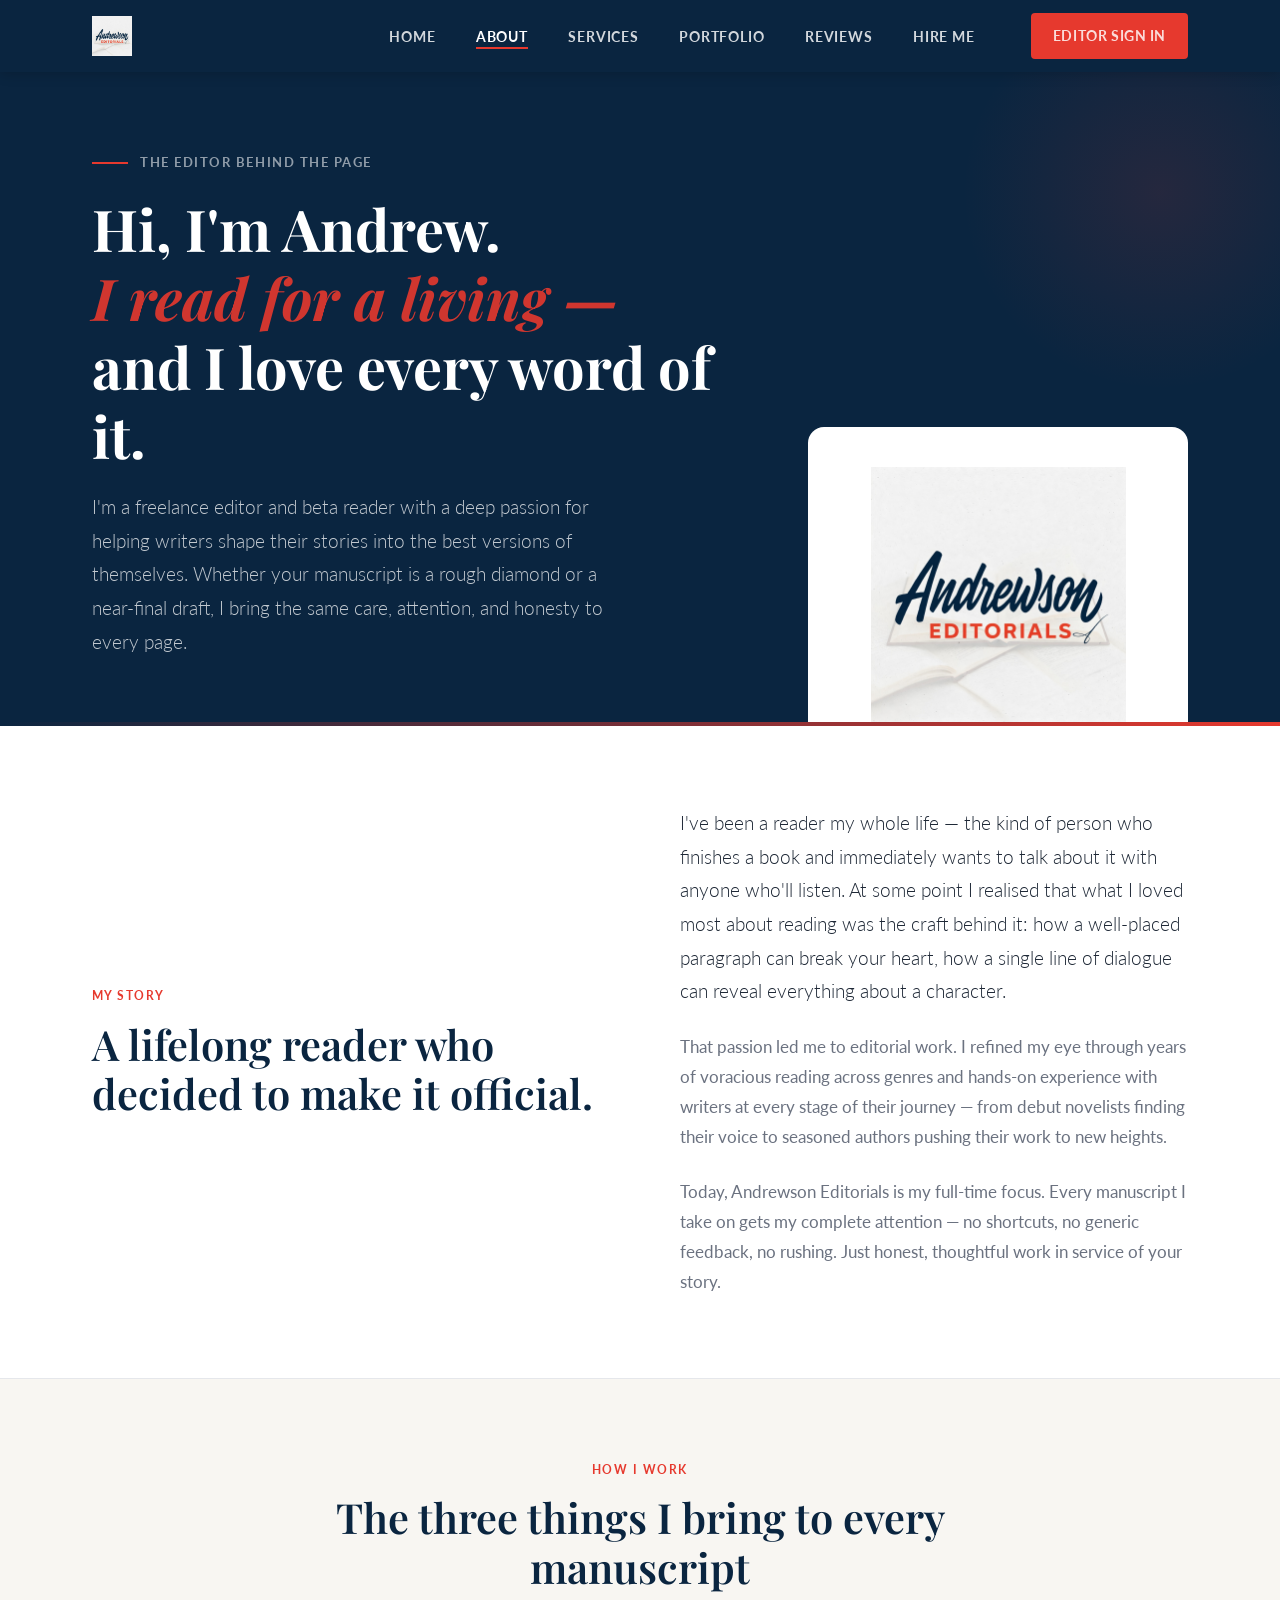
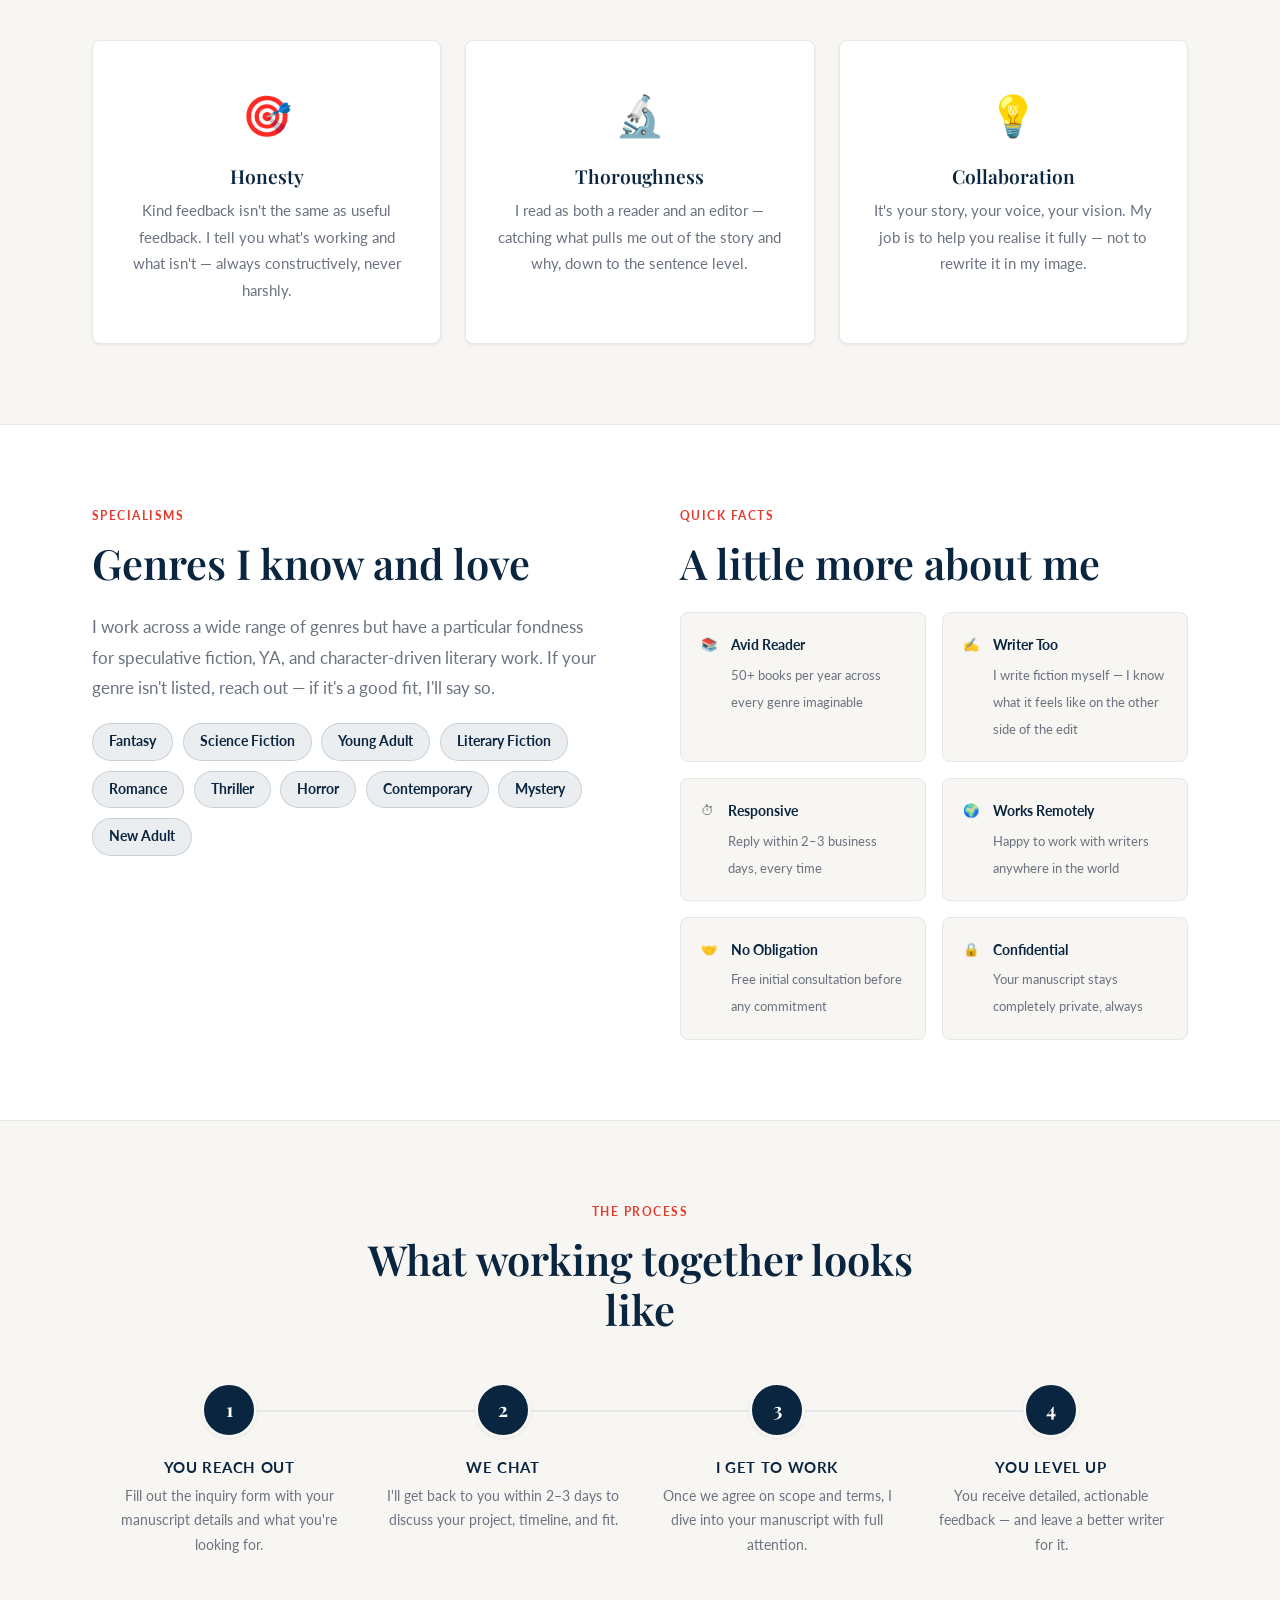
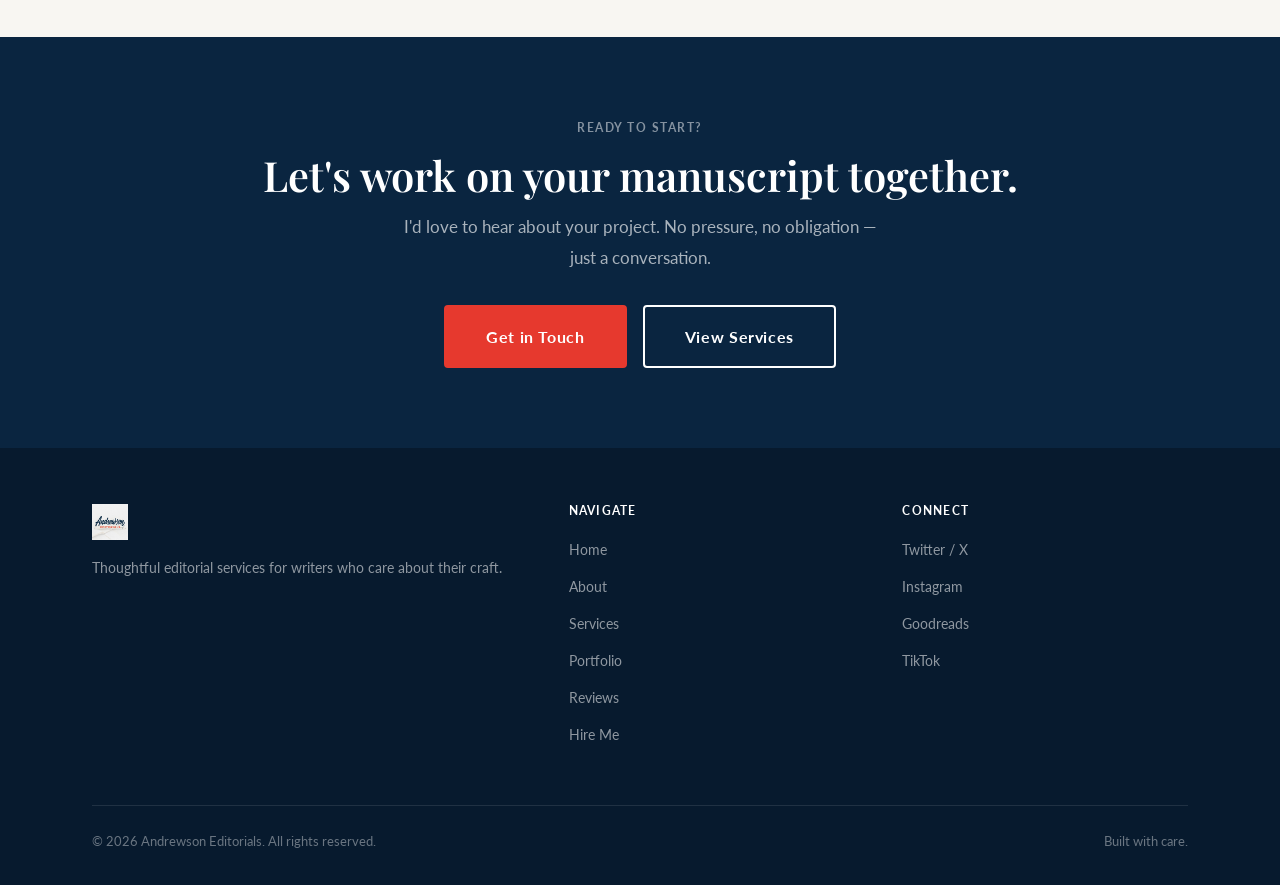
==== about.html @ 80e80552 "Add project files." ====
<!DOCTYPE html>
<html lang="en">
<head>
    <meta charset="UTF-8" />
    <meta name="viewport" content="width=device-width, initial-scale=1.0" />
    <title>About — Andrewson Editorials</title>
    <meta name="description" content="Meet Andrew Agada — the editor and beta reader behind Andrewson Editorials." />
    <link rel="stylesheet" href="styles.css" />
    <style>
        .about-hero {
            background-color: var(--navy);
            padding: 5rem 0 0;
            overflow: hidden;
            position: relative;
        }

            .about-hero::before {
                content: '';
                position: absolute;
                top: -80px;
                right: -80px;
                width: 400px;
                height: 400px;
                border-radius: 50%;
                background: radial-gradient(circle, rgba(230,57,46,0.12) 0%, transparent 70%);
                pointer-events: none;
            }

        .about-hero__inner {
            display: grid;
            grid-template-columns: 1fr 380px;
            gap: 4rem;
            align-items: flex-end;
        }

        .about-hero__text {
            padding-bottom: 4rem;
        }

            .about-hero__text .hero__eyebrow span {
                color: rgba(255,255,255,0.55);
            }

            .about-hero__text .hero__eyebrow-line {
                background: var(--red);
            }

            .about-hero__text h1 {
                color: var(--white);
                margin: 0.75rem 0 1.25rem;
            }

                .about-hero__text h1 em {
                    font-style: italic;
                    color: rgba(230,57,46,0.9);
                }

            .about-hero__text .lead {
                color: rgba(255,255,255,0.75);
                max-width: 520px;
            }

        .about-hero__logo-block {
            background: var(--white);
            border-radius: var(--radius-lg) var(--radius-lg) 0 0;
            padding: 2.5rem 2.5rem 0;
            display: flex;
            align-items: center;
            justify-content: center;
        }

            .about-hero__logo-block img {
                width: 85%;
                object-fit: contain;
            }

        /* Values */
        .values-grid {
            display: grid;
            grid-template-columns: repeat(3, 1fr);
            gap: 1.5rem;
        }

        .value-card {
            text-align: center;
            padding: 2.5rem 1.75rem;
            background: var(--white);
            border: 1px solid var(--border);
            border-radius: var(--radius-md);
            box-shadow: var(--shadow-sm);
            transition: box-shadow var(--transition), transform var(--transition);
        }

            .value-card:hover {
                box-shadow: var(--shadow-md);
                transform: translateY(-3px);
            }

        .value-card__icon {
            font-size: 2.5rem;
            margin-bottom: 1rem;
            display: block;
        }

        .value-card h3 {
            font-size: 1.2rem;
            margin-bottom: 0.6rem;
        }

        .value-card p {
            font-size: 0.92rem;
            color: var(--muted-text);
        }

        /* Process */
        .process-steps {
            display: grid;
            grid-template-columns: repeat(4, 1fr);
            gap: 0;
            position: relative;
        }

            .process-steps::before {
                content: '';
                position: absolute;
                top: 28px;
                left: calc(12.5% + 14px);
                right: calc(12.5% + 14px);
                height: 2px;
                background: var(--border);
                z-index: 0;
            }

        .process-step {
            text-align: center;
            padding: 0 1rem;
            position: relative;
            z-index: 1;
        }

        .process-step__num {
            width: 56px;
            height: 56px;
            border-radius: 50%;
            background: var(--navy);
            color: var(--white);
            font-family: var(--font-display);
            font-size: 1.2rem;
            font-weight: 700;
            display: flex;
            align-items: center;
            justify-content: center;
            margin: 0 auto 1.25rem;
            border: 3px solid var(--cream);
            box-shadow: var(--shadow-sm);
        }

        .process-step h4 {
            font-size: 0.95rem;
            color: var(--navy);
            margin-bottom: 0.5rem;
        }

        .process-step p {
            font-size: 0.85rem;
            color: var(--muted-text);
        }

        /* Genres */
        .genre-tags {
            display: flex;
            flex-wrap: wrap;
            gap: 0.6rem;
            margin-top: 1.25rem;
        }

        .genre-tag {
            display: inline-flex;
            align-items: center;
            padding: 0.4rem 1rem;
            background: var(--navy-muted);
            border: 1.5px solid rgba(10,37,64,0.15);
            border-radius: 100px;
            font-size: 0.85rem;
            font-weight: 700;
            color: var(--navy);
        }

        /* Fun facts */
        .fun-facts {
            display: grid;
            grid-template-columns: repeat(2, 1fr);
            gap: 1rem;
        }

        .fun-fact {
            background: var(--cream);
            border: 1px solid var(--border);
            border-radius: var(--radius-md);
            padding: 1.25rem;
            display: flex;
            gap: 0.85rem;
            align-items: flex-start;
        }

        .fun-fact__emoji {
            font-size: 1.6rem;
            flex-shrink: 0;
        }

        .fun-fact strong {
            display: block;
            font-size: 0.88rem;
            color: var(--navy);
            margin-bottom: 0.15rem;
        }

        .fun-fact span {
            font-size: 0.82rem;
            color: var(--muted-text);
        }

        @media (max-width: 960px) {
            .about-hero__inner {
                grid-template-columns: 1fr;
            }

            .about-hero__logo-block {
                display: none;
            }

            .about-hero {
                padding-bottom: 4rem;
            }

            .values-grid {
                grid-template-columns: 1fr 1fr;
            }

            .process-steps {
                grid-template-columns: 1fr 1fr;
                gap: 1.5rem;
            }

                .process-steps::before {
                    display: none;
                }
        }

        @media (max-width: 580px) {
            .values-grid {
                grid-template-columns: 1fr;
            }

            .process-steps {
                grid-template-columns: 1fr;
            }

            .fun-facts {
                grid-template-columns: 1fr;
            }
        }
    </style>
</head>
<body>

    <!-- ========== NAVIGATION ========== -->
    <nav class="nav" role="navigation" aria-label="Main navigation">
        <div class="nav__inner">
            <a href="index.html" class="nav__logo" aria-label="Andrewson Editorials Home">
                <img src="andrewson.jpg" alt="Andrewson Editorials" />
            </a>
            <ul class="nav__links" id="navLinks" role="list">
                <li><a href="index.html">Home</a></li>
                <li><a href="about.html" class="active">About</a></li>
                <li><a href="services.html">Services</a></li>
                <li><a href="portfolio.html">Portfolio</a></li>
                <li><a href="reviews.html">Reviews</a></li>
                <li><a href="hire-me.html">Hire Me</a></li>
                <li><a href="login.html" class="nav__cta btn btn-primary" style="padding:0.55rem 1.25rem; letter-spacing:0.04em;">Editor Sign In</a></li>
            </ul>
            <button class="nav__hamburger" id="hamburger" aria-label="Toggle menu" aria-expanded="false">
                <span></span><span></span><span></span>
            </button>
        </div>
    </nav>

    <!-- ========== HERO ========== -->
    <section class="about-hero">
        <div class="container">
            <div class="about-hero__inner">
                <div class="about-hero__text animate-fade-up">
                    <div class="hero__eyebrow">
                        <span class="hero__eyebrow-line"></span>
                        <span>The Editor Behind the Page</span>
                    </div>
                    <h1>Hi, I'm Andrew.<br /><em>I read for a living —</em><br />and I love every word of it.</h1>
                    <p class="lead">
                        I'm a freelance editor and beta reader with a deep passion for helping
                        writers shape their stories into the best versions of themselves.
                        Whether your manuscript is a rough diamond or a near-final draft,
                        I bring the same care, attention, and honesty to every page.
                    </p>
                </div>
                <div class="about-hero__logo-block">
                    <img src="andrewson.jpg" alt="Andrewson Editorials" />
                </div>
            </div>
        </div>
    </section>

    <hr class="divider--red" />

    <!-- ========== MY STORY ========== -->
    <section class="section section--white">
        <div class="container">
            <div class="grid-2" style="gap:5rem; align-items:center;">
                <div>
                    <span class="section-label">My Story</span>
                    <h2>A lifelong reader who decided to make it official.</h2>
                </div>
                <div>
                    <!-- PLACEHOLDER: Replace with Andrew's real background -->
                    <p class="lead">
                        I've been a reader my whole life — the kind of person who finishes a
                        book and immediately wants to talk about it with anyone who'll listen.
                        At some point I realised that what I loved most about reading was the
                        craft behind it: how a well-placed paragraph can break your heart, how
                        a single line of dialogue can reveal everything about a character.
                    </p>
                    <p class="mt-3" style="color:var(--muted-text);">
                        That passion led me to editorial work. I refined my eye through years
                        of voracious reading across genres and hands-on experience with writers
                        at every stage of their journey — from debut novelists finding their voice
                        to seasoned authors pushing their work to new heights.
                    </p>
                    <p class="mt-3" style="color:var(--muted-text);">
                        Today, Andrewson Editorials is my full-time focus. Every manuscript I
                        take on gets my complete attention — no shortcuts, no generic feedback,
                        no rushing. Just honest, thoughtful work in service of your story.
                    </p>
                </div>
            </div>
        </div>
    </section>

    <hr class="divider" />

    <!-- ========== VALUES ========== -->
    <section class="section section--cream">
        <div class="container">
            <div class="section-header centered">
                <span class="section-label">How I Work</span>
                <h2>The three things I bring to every manuscript</h2>
            </div>
            <div class="values-grid">
                <div class="value-card">
                    <span class="value-card__icon">🎯</span>
                    <h3>Honesty</h3>
                    <p>Kind feedback isn't the same as useful feedback. I tell you what's working and what isn't — always constructively, never harshly.</p>
                </div>
                <div class="value-card">
                    <span class="value-card__icon">🔬</span>
                    <h3>Thoroughness</h3>
                    <p>I read as both a reader and an editor — catching what pulls me out of the story and why, down to the sentence level.</p>
                </div>
                <div class="value-card">
                    <span class="value-card__icon">💡</span>
                    <h3>Collaboration</h3>
                    <p>It's your story, your voice, your vision. My job is to help you realise it fully — not to rewrite it in my image.</p>
                </div>
            </div>
        </div>
    </section>

    <hr class="divider" />

    <!-- ========== GENRES + FUN FACTS ========== -->
    <section class="section section--white">
        <div class="container">
            <div class="grid-2" style="gap:5rem; align-items:flex-start;">
                <div>
                    <span class="section-label">Specialisms</span>
                    <h2>Genres I know and love</h2>
                    <!-- PLACEHOLDER: Update with Andrew's actual preferred genres -->
                    <p class="mt-3" style="color:var(--muted-text);">
                        I work across a wide range of genres but have a particular fondness for
                        speculative fiction, YA, and character-driven literary work. If your genre
                        isn't listed, reach out — if it's a good fit, I'll say so.
                    </p>
                    <div class="genre-tags">
                        <span class="genre-tag">Fantasy</span>
                        <span class="genre-tag">Science Fiction</span>
                        <span class="genre-tag">Young Adult</span>
                        <span class="genre-tag">Literary Fiction</span>
                        <span class="genre-tag">Romance</span>
                        <span class="genre-tag">Thriller</span>
                        <span class="genre-tag">Horror</span>
                        <span class="genre-tag">Contemporary</span>
                        <span class="genre-tag">Mystery</span>
                        <span class="genre-tag">New Adult</span>
                    </div>
                </div>
                <div>
                    <span class="section-label">Quick Facts</span>
                    <h2>A little more about me</h2>
                    <div class="fun-facts mt-3">
                        <div class="fun-fact">
                            <span class="fun-fact__emoji">📚</span>
                            <div><strong>Avid Reader</strong><span>50+ books per year across every genre imaginable</span></div>
                        </div>
                        <div class="fun-fact">
                            <span class="fun-fact__emoji">✍️</span>
                            <div><strong>Writer Too</strong><span>I write fiction myself — I know what it feels like on the other side of the edit</span></div>
                        </div>
                        <div class="fun-fact">
                            <span class="fun-fact__emoji">⏱</span>
                            <div><strong>Responsive</strong><span>Reply within 2–3 business days, every time</span></div>
                        </div>
                        <div class="fun-fact">
                            <span class="fun-fact__emoji">🌍</span>
                            <div><strong>Works Remotely</strong><span>Happy to work with writers anywhere in the world</span></div>
                        </div>
                        <div class="fun-fact">
                            <span class="fun-fact__emoji">🤝</span>
                            <div><strong>No Obligation</strong><span>Free initial consultation before any commitment</span></div>
                        </div>
                        <div class="fun-fact">
                            <span class="fun-fact__emoji">🔒</span>
                            <div><strong>Confidential</strong><span>Your manuscript stays completely private, always</span></div>
                        </div>
                    </div>
                </div>
            </div>
        </div>
    </section>

    <hr class="divider" />

    <!-- ========== PROCESS ========== -->
    <section class="section section--cream">
        <div class="container">
            <div class="section-header centered">
                <span class="section-label">The Process</span>
                <h2>What working together looks like</h2>
            </div>
            <div class="process-steps">
                <div class="process-step">
                    <div class="process-step__num">1</div>
                    <h4>You Reach Out</h4>
                    <p>Fill out the inquiry form with your manuscript details and what you're looking for.</p>
                </div>
                <div class="process-step">
                    <div class="process-step__num">2</div>
                    <h4>We Chat</h4>
                    <p>I'll get back to you within 2–3 days to discuss your project, timeline, and fit.</p>
                </div>
                <div class="process-step">
                    <div class="process-step__num">3</div>
                    <h4>I Get to Work</h4>
                    <p>Once we agree on scope and terms, I dive into your manuscript with full attention.</p>
                </div>
                <div class="process-step">
                    <div class="process-step__num">4</div>
                    <h4>You Level Up</h4>
                    <p>You receive detailed, actionable feedback — and leave a better writer for it.</p>
                </div>
            </div>
        </div>
    </section>

    <!-- ========== CTA ========== -->
    <section class="section section--navy">
        <div class="container text-center">
            <span class="section-label" style="color:rgba(255,255,255,0.5);">Ready to start?</span>
            <h2 style="color:var(--white); margin-bottom:0.75rem;">Let's work on your manuscript together.</h2>
            <p style="color:rgba(255,255,255,0.65); max-width:480px; margin:0 auto 2rem;">
                I'd love to hear about your project. No pressure, no obligation — just a conversation.
            </p>
            <div style="display:flex; gap:1rem; justify-content:center; flex-wrap:wrap;">
                <a href="hire-me.html" class="btn btn-primary btn-lg">Get in Touch</a>
                <a href="services.html" class="btn btn-outline-white btn-lg">View Services</a>
            </div>
        </div>
    </section>

    <!-- ========== FOOTER ========== -->
    <footer class="footer">
        <div class="container">
            <div class="footer__inner">
                <div class="footer__brand">
                    <img src="andrewson.jpg" alt="Andrewson Editorials" />
                    <p>Thoughtful editorial services for writers who care about their craft.</p>
                </div>
                <div class="footer__col">
                    <h5>Navigate</h5>
                    <ul>
                        <li><a href="index.html">Home</a></li>
                        <li><a href="about.html">About</a></li>
                        <li><a href="services.html">Services</a></li>
                        <li><a href="portfolio.html">Portfolio</a></li>
                        <li><a href="reviews.html">Reviews</a></li>
                        <li><a href="hire-me.html">Hire Me</a></li>
                    </ul>
                </div>
                <div class="footer__col">
                    <h5>Connect</h5>
                    <ul>
                        <li><a href="https://x.com/editorial_buddy" target="_blank" rel="noopener">Twitter / X</a></li>
                        <li><a href="#" target="_blank" rel="noopener">Instagram</a></li>
                        <li><a href="https://goodreads.com/andrewsoneditorial" target="_blank" rel="noopener">Goodreads</a></li>
                        <li><a href="https://www.tiktok.com/@andrewsoneditorials" target="_blank" rel="noopener">TikTok</a></li>
                    </ul>
                </div>
            </div>
            <div class="footer__bottom">
                <span>&copy; <span id="year"></span> Andrewson Editorials. All rights reserved.</span>
                <span>Built with care.</span>
            </div>
        </div>
    </footer>

    <script src="script.js"></script>
</body>
</html>
---- styles.css ----
/* ============================================
   ANDREWSON EDITORIALS — styles.css
   Design System & Global Styles
   ============================================ */

/* --- Google Fonts --- */
@import url('https://fonts.googleapis.com/css2?family=Playfair+Display:ital,wght@0,400;0,600;0,700;1,400;1,600&family=Lato:wght@300;400;700&family=Lato:ital,wght@1,300&display=swap');

/* --- CSS Variables --- */
:root {
    --navy: #0A2540;
    --navy-dark: #071a2e;
    --navy-muted: rgba(10, 37, 64, 0.08);
    --red: #E6392E;
    --red-hover: #c82c23;
    --cream: #F8F6F2;
    --cream-dark: #EDE9E3;
    --white: #FFFFFF;
    --body-text: #1F2937;
    --muted-text: #6B7280;
    --border: #E5E7EB;
    --font-display: 'Playfair Display', Georgia, serif;
    --font-body: 'Lato', 'Helvetica Neue', sans-serif;
    --shadow-sm: 0 1px 3px rgba(10, 37, 64, 0.08);
    --shadow-md: 0 4px 16px rgba(10, 37, 64, 0.12);
    --shadow-lg: 0 12px 40px rgba(10, 37, 64, 0.16);
    --radius-sm: 4px;
    --radius-md: 8px;
    --radius-lg: 16px;
    --max-width: 1160px;
    --nav-height: 72px;
    --transition: 0.25s ease;
}

/* --- Reset & Base --- */
*, *::before, *::after {
    box-sizing: border-box;
    margin: 0;
    padding: 0;
}

html {
    font-size: 16px;
    scroll-behavior: smooth;
    -webkit-font-smoothing: antialiased;
}

body {
    font-family: var(--font-body);
    color: var(--body-text);
    background-color: var(--cream);
    line-height: 1.7;
}

img {
    max-width: 100%;
    display: block;
}

a {
    color: inherit;
    text-decoration: none;
}

ul {
    list-style: none;
}

/* --- Typography --- */
h1, h2, h3, h4, h5 {
    font-family: var(--font-display);
    color: var(--navy);
    line-height: 1.2;
}

h1 {
    font-size: clamp(2.2rem, 5vw, 3.6rem);
    font-weight: 700;
}

h2 {
    font-size: clamp(1.8rem, 3.5vw, 2.6rem);
    font-weight: 600;
}

h3 {
    font-size: clamp(1.3rem, 2.5vw, 1.8rem);
    font-weight: 600;
}

h4 {
    font-size: 1.15rem;
    font-weight: 700;
    font-family: var(--font-body);
    letter-spacing: 0.04em;
    text-transform: uppercase;
}

p {
    font-size: 1.05rem;
    line-height: 1.8;
    color: var(--body-text);
}

.lead {
    font-size: 1.2rem;
    font-weight: 300;
    line-height: 1.75;
    color: var(--body-text);
}

.section-label {
    font-family: var(--font-body);
    font-size: 0.78rem;
    font-weight: 700;
    letter-spacing: 0.12em;
    text-transform: uppercase;
    color: var(--red);
    display: block;
    margin-bottom: 0.75rem;
}

/* --- Layout Utilities --- */
.container {
    width: 100%;
    max-width: var(--max-width);
    margin: 0 auto;
    padding: 0 2rem;
}

.section {
    padding: 5rem 0;
}

.section--cream {
    background-color: var(--cream);
}

.section--white {
    background-color: var(--white);
}

.section--navy {
    background-color: var(--navy);
}

.grid-2 {
    display: grid;
    grid-template-columns: 1fr 1fr;
    gap: 2.5rem;
}

.grid-3 {
    display: grid;
    grid-template-columns: repeat(3, 1fr);
    gap: 2rem;
}

.text-center {
    text-align: center;
}

.mt-1 {
    margin-top: 0.5rem;
}

.mt-2 {
    margin-top: 1rem;
}

.mt-3 {
    margin-top: 1.5rem;
}

.mt-4 {
    margin-top: 2rem;
}

.mt-5 {
    margin-top: 3rem;
}

/* --- Buttons --- */
.btn {
    display: inline-flex;
    align-items: center;
    gap: 0.5rem;
    font-family: var(--font-body);
    font-size: 0.95rem;
    font-weight: 700;
    letter-spacing: 0.04em;
    padding: 0.8rem 2rem;
    border-radius: var(--radius-sm);
    border: 2px solid transparent;
    cursor: pointer;
    transition: background var(--transition), color var(--transition), border-color var(--transition), transform var(--transition), box-shadow var(--transition);
    text-decoration: none;
}

    .btn:hover {
        transform: translateY(-2px);
        box-shadow: var(--shadow-md);
    }

    .btn:active {
        transform: translateY(0);
    }

.btn-primary {
    background-color: var(--red);
    color: var(--white);
    border-color: var(--red);
}

    .btn-primary:hover {
        background-color: var(--red-hover);
        border-color: var(--red-hover);
    }

.btn-outline {
    background-color: transparent;
    color: var(--navy);
    border-color: var(--navy);
}

    .btn-outline:hover {
        background-color: var(--navy);
        color: var(--white);
    }

.btn-outline-white {
    background-color: transparent;
    color: var(--white);
    border-color: var(--white);
}

    .btn-outline-white:hover {
        background-color: var(--white);
        color: var(--navy);
    }

.btn-lg {
    padding: 1rem 2.5rem;
    font-size: 1rem;
}

/* --- Navigation --- */
.nav {
    position: sticky;
    top: 0;
    z-index: 100;
    background-color: var(--navy);
    height: var(--nav-height);
    display: flex;
    align-items: center;
    box-shadow: 0 2px 12px rgba(0,0,0,0.18);
}

.nav__inner {
    display: flex;
    align-items: center;
    justify-content: space-between;
    width: 100%;
    max-width: var(--max-width);
    margin: 0 auto;
    padding: 0 2rem;
}

.nav__logo img {
    height: 40px;
    width: auto;
}

.nav__links {
    display: flex;
    align-items: center;
    gap: 2.5rem;
}

    .nav__links a {
        color: rgba(255, 255, 255, 0.82);
        font-family: var(--font-body);
        font-size: 0.9rem;
        font-weight: 700;
        letter-spacing: 0.06em;
        text-transform: uppercase;
        transition: color var(--transition);
        position: relative;
        padding-bottom: 4px;
    }

        .nav__links a::after {
            content: '';
            position: absolute;
            bottom: 0;
            left: 0;
            width: 0;
            height: 2px;
            background-color: var(--red);
            transition: width var(--transition);
        }

        .nav__links a:hover,
        .nav__links a.active {
            color: var(--white);
        }

            .nav__links a:hover::after,
            .nav__links a.active::after {
                width: 100%;
            }

.nav__cta {
    margin-left: 1rem;
}

/* Hamburger (mobile) */
.nav__hamburger {
    display: none;
    flex-direction: column;
    gap: 5px;
    background: none;
    border: none;
    cursor: pointer;
    padding: 0.5rem;
}

    .nav__hamburger span {
        display: block;
        width: 24px;
        height: 2px;
        background-color: var(--white);
        border-radius: 2px;
        transition: transform var(--transition), opacity var(--transition);
    }

/* --- Hero --- */
.hero {
    background-color: var(--cream);
    padding: 7rem 0 5rem;
    position: relative;
    overflow: hidden;
}

    .hero::before {
        content: '';
        position: absolute;
        top: -100px;
        right: -100px;
        width: 500px;
        height: 500px;
        border-radius: 50%;
        background: radial-gradient(circle, rgba(230, 57, 46, 0.06) 0%, transparent 70%);
        pointer-events: none;
    }

.hero__inner {
    display: grid;
    grid-template-columns: 1fr 1fr;
    gap: 4rem;
    align-items: center;
}

.hero__eyebrow {
    display: flex;
    align-items: center;
    gap: 0.75rem;
    margin-bottom: 1.25rem;
}

.hero__eyebrow-line {
    display: block;
    width: 36px;
    height: 2px;
    background-color: var(--red);
}

.hero__eyebrow span {
    font-size: 0.8rem;
    font-weight: 700;
    letter-spacing: 0.12em;
    text-transform: uppercase;
    color: var(--red);
}

.hero h1 {
    margin-bottom: 1.25rem;
}

    .hero h1 em {
        font-style: italic;
        color: var(--red);
    }

.hero__actions {
    display: flex;
    gap: 1rem;
    flex-wrap: wrap;
    margin-top: 2rem;
}

.hero__image {
    display: flex;
    justify-content: center;
    align-items: center;
}

.hero__logo-card {
    background: var(--white);
    border-radius: var(--radius-lg);
    padding: 3rem;
    box-shadow: var(--shadow-lg);
    border: 1px solid var(--border);
    display: flex;
    justify-content: center;
    align-items: center;
    width: 100%;
    max-width: 420px;
    aspect-ratio: 1;
    position: relative;
    overflow: hidden;
}

    .hero__logo-card::after {
        content: '';
        position: absolute;
        bottom: 0;
        left: 0;
        right: 0;
        height: 4px;
        background: linear-gradient(90deg, var(--navy), var(--red));
    }

    .hero__logo-card img {
        width: 90%;
        object-fit: contain;
    }

/* --- Divider --- */
.divider {
    border: none;
    border-top: 1px solid var(--border);
    margin: 0;
}

.divider--red {
    height: 4px;
    background: linear-gradient(90deg, var(--navy) 0%, var(--red) 100%);
    border: none;
}

/* --- Cards --- */
.card {
    background: var(--white);
    border: 1px solid var(--border);
    border-radius: var(--radius-md);
    padding: 2rem;
    box-shadow: var(--shadow-sm);
    transition: box-shadow var(--transition), transform var(--transition);
}

    .card:hover {
        box-shadow: var(--shadow-md);
        transform: translateY(-3px);
    }

.card__icon {
    width: 48px;
    height: 48px;
    background-color: var(--navy-muted);
    border-radius: var(--radius-sm);
    display: flex;
    align-items: center;
    justify-content: center;
    margin-bottom: 1.25rem;
    font-size: 1.4rem;
}

/* --- Section Header --- */
.section-header {
    margin-bottom: 3rem;
}

    .section-header.centered {
        text-align: center;
        max-width: 620px;
        margin-left: auto;
        margin-right: auto;
    }

    .section-header p {
        margin-top: 0.75rem;
        color: var(--muted-text);
    }

/* --- Social Links --- */
.social-links {
    display: flex;
    gap: 1rem;
    flex-wrap: wrap;
    align-items: center;
}

.social-link {
    display: inline-flex;
    align-items: center;
    gap: 0.5rem;
    padding: 0.5rem 1.1rem;
    border: 1.5px solid var(--border);
    border-radius: 100px;
    font-size: 0.88rem;
    font-weight: 700;
    color: var(--navy);
    background: var(--white);
    transition: border-color var(--transition), background var(--transition), color var(--transition), transform var(--transition);
    font-family: var(--font-body);
}

    .social-link:hover {
        border-color: var(--navy);
        background: var(--navy);
        color: var(--white);
        transform: translateY(-2px);
    }

    .social-link svg {
        width: 16px;
        height: 16px;
        flex-shrink: 0;
    }

/* --- Review Cards --- */
.review-card {
    background: var(--white);
    border: 1px solid var(--border);
    border-radius: var(--radius-md);
    padding: 2rem;
    box-shadow: var(--shadow-sm);
    position: relative;
}

    .review-card::before {
        content: '\201C';
        font-family: var(--font-display);
        font-size: 5rem;
        color: var(--red);
        opacity: 0.15;
        position: absolute;
        top: 0.5rem;
        left: 1.25rem;
        line-height: 1;
    }

.review-card__text {
    font-family: var(--font-display);
    font-style: italic;
    font-size: 1.05rem;
    line-height: 1.7;
    color: var(--body-text);
    margin-top: 1rem;
}

.review-card__author {
    margin-top: 1.25rem;
    display: flex;
    align-items: center;
    gap: 0.75rem;
}

.review-card__author-initial {
    width: 38px;
    height: 38px;
    border-radius: 50%;
    background-color: var(--navy);
    color: var(--white);
    display: flex;
    align-items: center;
    justify-content: center;
    font-weight: 700;
    font-size: 0.9rem;
    flex-shrink: 0;
}

.review-card__author-info strong {
    display: block;
    font-size: 0.9rem;
    font-weight: 700;
    color: var(--navy);
}

.review-card__author-info span {
    font-size: 0.82rem;
    color: var(--muted-text);
}

.review-stars {
    color: var(--red);
    font-size: 0.85rem;
    letter-spacing: 2px;
    margin-top: 0.25rem;
}

/* --- Star Rating (forms) --- */
.star-rating {
    display: flex;
    gap: 0.25rem;
    flex-direction: row-reverse;
    justify-content: flex-end;
}

    .star-rating input {
        display: none;
    }

    .star-rating label {
        font-size: 2rem;
        color: var(--border);
        cursor: pointer;
        transition: color var(--transition);
    }

        .star-rating input:checked ~ label,
        .star-rating label:hover,
        .star-rating label:hover ~ label {
            color: var(--red);
        }

/* --- Forms --- */
.form-group {
    margin-bottom: 1.5rem;
}

.form-label {
    display: block;
    font-size: 0.88rem;
    font-weight: 700;
    letter-spacing: 0.04em;
    text-transform: uppercase;
    color: var(--navy);
    margin-bottom: 0.5rem;
}

.form-input,
.form-textarea,
.form-select {
    width: 100%;
    padding: 0.75rem 1rem;
    font-family: var(--font-body);
    font-size: 1rem;
    color: var(--body-text);
    background-color: var(--white);
    border: 1.5px solid var(--border);
    border-radius: var(--radius-sm);
    outline: none;
    transition: border-color var(--transition), box-shadow var(--transition);
}

    .form-input:focus,
    .form-textarea:focus,
    .form-select:focus {
        border-color: var(--navy);
        box-shadow: 0 0 0 3px rgba(10, 37, 64, 0.1);
    }

.form-textarea {
    min-height: 140px;
    resize: vertical;
}

/* --- Dashboard / Admin --- */
.dash-sidebar {
    width: 240px;
    flex-shrink: 0;
    background: var(--navy);
    min-height: calc(100vh - var(--nav-height));
    padding: 2rem 0;
}

.dash-sidebar__logo {
    padding: 0 1.5rem 1.5rem;
    border-bottom: 1px solid rgba(255,255,255,0.1);
    margin-bottom: 1.5rem;
}

    .dash-sidebar__logo img {
        height: 32px;
    }

.dash-nav-item {
    display: flex;
    align-items: center;
    gap: 0.75rem;
    padding: 0.75rem 1.5rem;
    font-size: 0.9rem;
    font-weight: 700;
    color: rgba(255,255,255,0.65);
    letter-spacing: 0.04em;
    text-transform: uppercase;
    transition: color var(--transition), background var(--transition);
    cursor: pointer;
}

    .dash-nav-item:hover,
    .dash-nav-item.active {
        color: var(--white);
        background: rgba(255,255,255,0.08);
    }

    .dash-nav-item.active {
        border-left: 3px solid var(--red);
    }

.dash-content {
    flex: 1;
    padding: 2.5rem;
    background: var(--cream);
}

.dash-layout {
    display: flex;
    min-height: calc(100vh - var(--nav-height));
}

.badge {
    display: inline-flex;
    align-items: center;
    padding: 0.2rem 0.65rem;
    border-radius: 100px;
    font-size: 0.75rem;
    font-weight: 700;
    letter-spacing: 0.04em;
    text-transform: uppercase;
}

.badge-pending {
    background: rgba(230, 57, 46, 0.1);
    color: var(--red);
}

.badge-approved {
    background: rgba(10, 37, 64, 0.08);
    color: var(--navy);
}

/* --- Footer --- */
.footer {
    background-color: var(--navy-dark);
    color: rgba(255, 255, 255, 0.7);
    padding: 3.5rem 0 2rem;
}

.footer__inner {
    display: grid;
    grid-template-columns: 1.5fr 1fr 1fr;
    gap: 3rem;
    margin-bottom: 3rem;
}

.footer__brand img {
    height: 36px;
    margin-bottom: 1rem;
}

.footer__brand p {
    font-size: 0.9rem;
    color: rgba(255,255,255,0.55);
    line-height: 1.7;
}

.footer__col h5 {
    color: var(--white);
    font-family: var(--font-body);
    font-size: 0.78rem;
    font-weight: 700;
    letter-spacing: 0.1em;
    text-transform: uppercase;
    margin-bottom: 1rem;
}

.footer__col ul li {
    margin-bottom: 0.6rem;
}

    .footer__col ul li a {
        font-size: 0.9rem;
        color: rgba(255,255,255,0.55);
        transition: color var(--transition);
    }

        .footer__col ul li a:hover {
            color: var(--white);
        }

.footer__bottom {
    border-top: 1px solid rgba(255,255,255,0.1);
    padding-top: 1.5rem;
    display: flex;
    justify-content: space-between;
    align-items: center;
    font-size: 0.82rem;
    color: rgba(255,255,255,0.4);
}

/* --- Animations --- */
@keyframes fadeUp {
    from {
        opacity: 0;
        transform: translateY(24px);
    }

    to {
        opacity: 1;
        transform: translateY(0);
    }
}

@keyframes fadeIn {
    from {
        opacity: 0;
    }

    to {
        opacity: 1;
    }
}

.animate-fade-up {
    animation: fadeUp 0.65s ease both;
}

.animate-delay-1 {
    animation-delay: 0.1s;
}

.animate-delay-2 {
    animation-delay: 0.2s;
}

.animate-delay-3 {
    animation-delay: 0.35s;
}

.animate-delay-4 {
    animation-delay: 0.5s;
}

/* --- Responsive --- */
@media (max-width: 900px) {
    .hero__inner,
    .grid-2,
    .footer__inner {
        grid-template-columns: 1fr;
    }

    .hero__image {
        order: -1;
    }

    .hero__logo-card {
        max-width: 280px;
        margin: 0 auto;
        aspect-ratio: unset;
        padding: 2rem;
    }

    .grid-3 {
        grid-template-columns: 1fr 1fr;
    }

    .footer__inner {
        grid-template-columns: 1fr 1fr;
    }
}

@media (max-width: 640px) {
    :root {
        --nav-height: 64px;
    }

    .section {
        padding: 3.5rem 0;
    }

    .nav__links {
        display: none;
        position: absolute;
        top: var(--nav-height);
        left: 0;
        right: 0;
        background: var(--navy);
        flex-direction: column;
        gap: 0;
        padding: 1rem 0 1.5rem;
        box-shadow: var(--shadow-md);
    }

        .nav__links.open {
            display: flex;
        }

        .nav__links a {
            padding: 0.9rem 2rem;
            width: 100%;
            border-bottom: 1px solid rgba(255,255,255,0.06);
        }

            .nav__links a::after {
                display: none;
            }

    .nav__hamburger {
        display: flex;
    }

    .nav__cta {
        display: none;
    }

    .grid-3 {
        grid-template-columns: 1fr;
    }

    .footer__inner {
        grid-template-columns: 1fr;
        gap: 2rem;
    }

    .footer__bottom {
        flex-direction: column;
        gap: 0.5rem;
        text-align: center;
    }

    .dash-layout {
        flex-direction: column;
    }

    .dash-sidebar {
        width: 100%;
        min-height: auto;
    }
}


/* ============================================
   PAGE-SPECIFIC ADDITIONS
   (hire-me, reviews, submit-review)
   ============================================ */

/* --- Page Hero (inner pages) --- */
.page-hero {
    background-color: var(--cream);
    padding: 4rem 0 3rem;
    border-bottom: 1px solid var(--border);
}

    .page-hero h1 {
        margin: 0.5rem 0 1rem;
    }

    .page-hero .lead {
        max-width: 580px;
    }

/* --- Hire Me layout --- */
.hire-layout {
    display: grid;
    grid-template-columns: 340px 1fr;
    gap: 2.5rem;
    align-items: start;
}

.hire-info-card {
    background: var(--white);
    border: 1px solid var(--border);
    border-radius: var(--radius-md);
    padding: 2rem;
    box-shadow: var(--shadow-sm);
}

    .hire-info-card h3 {
        margin-bottom: 1.25rem;
    }

.service-list {
    display: flex;
    flex-direction: column;
    gap: 1rem;
}

.service-item {
    display: flex;
    gap: 0.9rem;
    align-items: flex-start;
    padding-bottom: 1rem;
    border-bottom: 1px solid var(--border);
}

    .service-item:last-child {
        border-bottom: none;
        padding-bottom: 0;
    }

.service-item__icon {
    font-size: 1.25rem;
    flex-shrink: 0;
    margin-top: 0.1rem;
}

.service-item strong {
    display: block;
    font-size: 0.92rem;
    color: var(--navy);
    margin-bottom: 0.15rem;
}

.service-item span {
    font-size: 0.83rem;
    color: var(--muted-text);
    line-height: 1.5;
}

.expect-list {
    display: flex;
    flex-direction: column;
    gap: 0.65rem;
}

    .expect-list li {
        font-size: 0.9rem;
        color: var(--body-text);
    }

.hire-form-header {
    padding: 2rem 2rem 1.5rem;
    border-bottom: 1px solid var(--border);
    background: var(--cream);
}

    .hire-form-header h3 {
        margin-bottom: 0.25rem;
    }

    .hire-form-header p {
        color: var(--muted-text);
        font-size: 0.9rem;
    }

.google-form-placeholder {
    display: flex;
    align-items: center;
    justify-content: center;
    min-height: 360px;
    background: var(--cream);
}

.gform-placeholder-inner {
    text-align: center;
    padding: 2.5rem;
}

/* --- Reviews page stats bar --- */
.stats-bar {
    display: flex;
    align-items: center;
    justify-content: center;
    gap: 0;
}

.stat-item {
    text-align: center;
    padding: 0 3rem;
}

.stat-number {
    display: block;
    font-family: var(--font-display);
    font-size: 2.4rem;
    font-weight: 700;
    color: var(--navy);
    line-height: 1;
}

.stat-label {
    display: block;
    font-size: 0.78rem;
    font-weight: 700;
    letter-spacing: 0.08em;
    text-transform: uppercase;
    color: var(--muted-text);
    margin-top: 0.4rem;
}

.stat-divider {
    width: 1px;
    height: 48px;
    background: var(--border);
    flex-shrink: 0;
}

/* --- Reviews loading / empty states --- */
.reviews-loading {
    text-align: center;
    padding: 4rem;
    color: var(--muted-text);
}

.loading-spinner {
    width: 36px;
    height: 36px;
    border: 3px solid var(--border);
    border-top-color: var(--navy);
    border-radius: 50%;
    animation: spin 0.8s linear infinite;
    margin: 0 auto 1rem;
}

@keyframes spin {
    to {
        transform: rotate(360deg);
    }
}

.reviews-empty {
    text-align: center;
    padding: 4rem;
    color: var(--muted-text);
}

/* --- Responsive: hire-me --- */
@media (max-width: 900px) {
    .hire-layout {
        grid-template-columns: 1fr;
    }

    .stats-bar {
        flex-wrap: wrap;
        gap: 1.5rem;
    }

    .stat-divider {
        display: none;
    }

    .stat-item {
        padding: 0 1.5rem;
    }
}
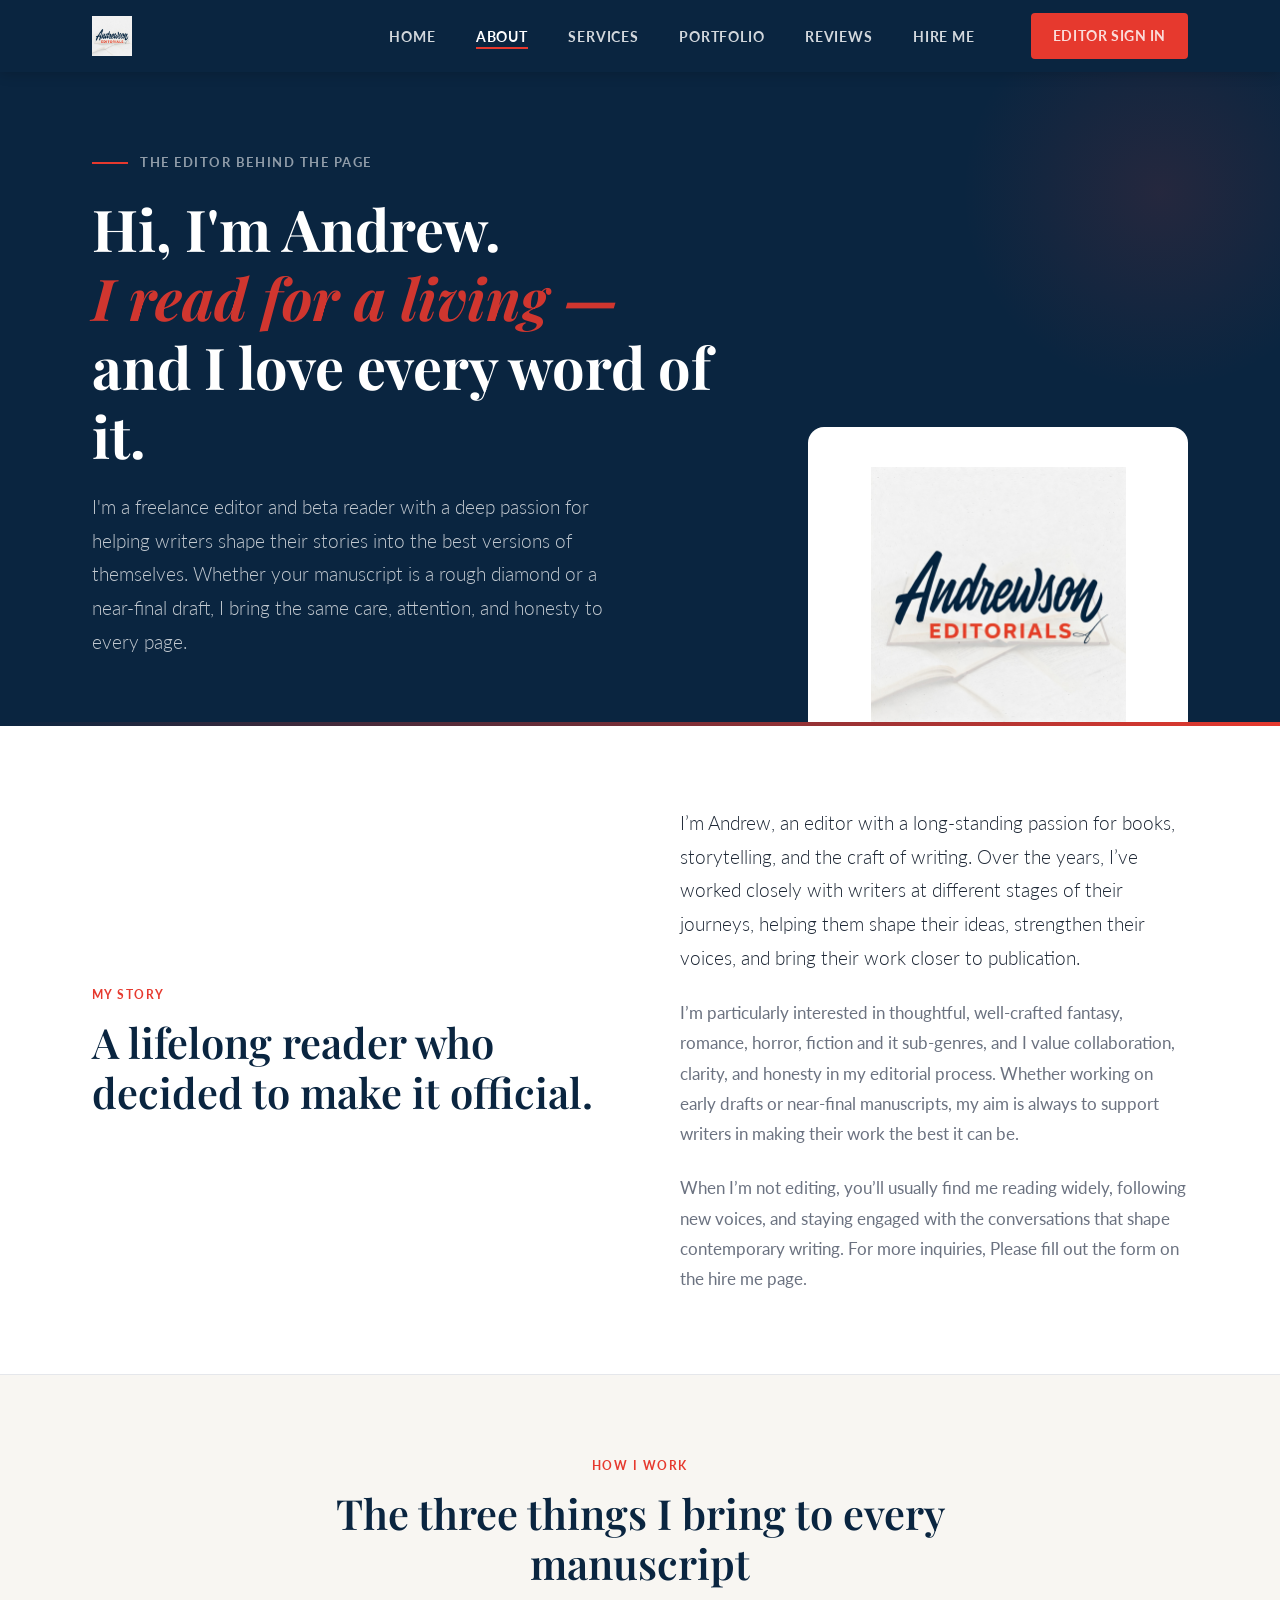
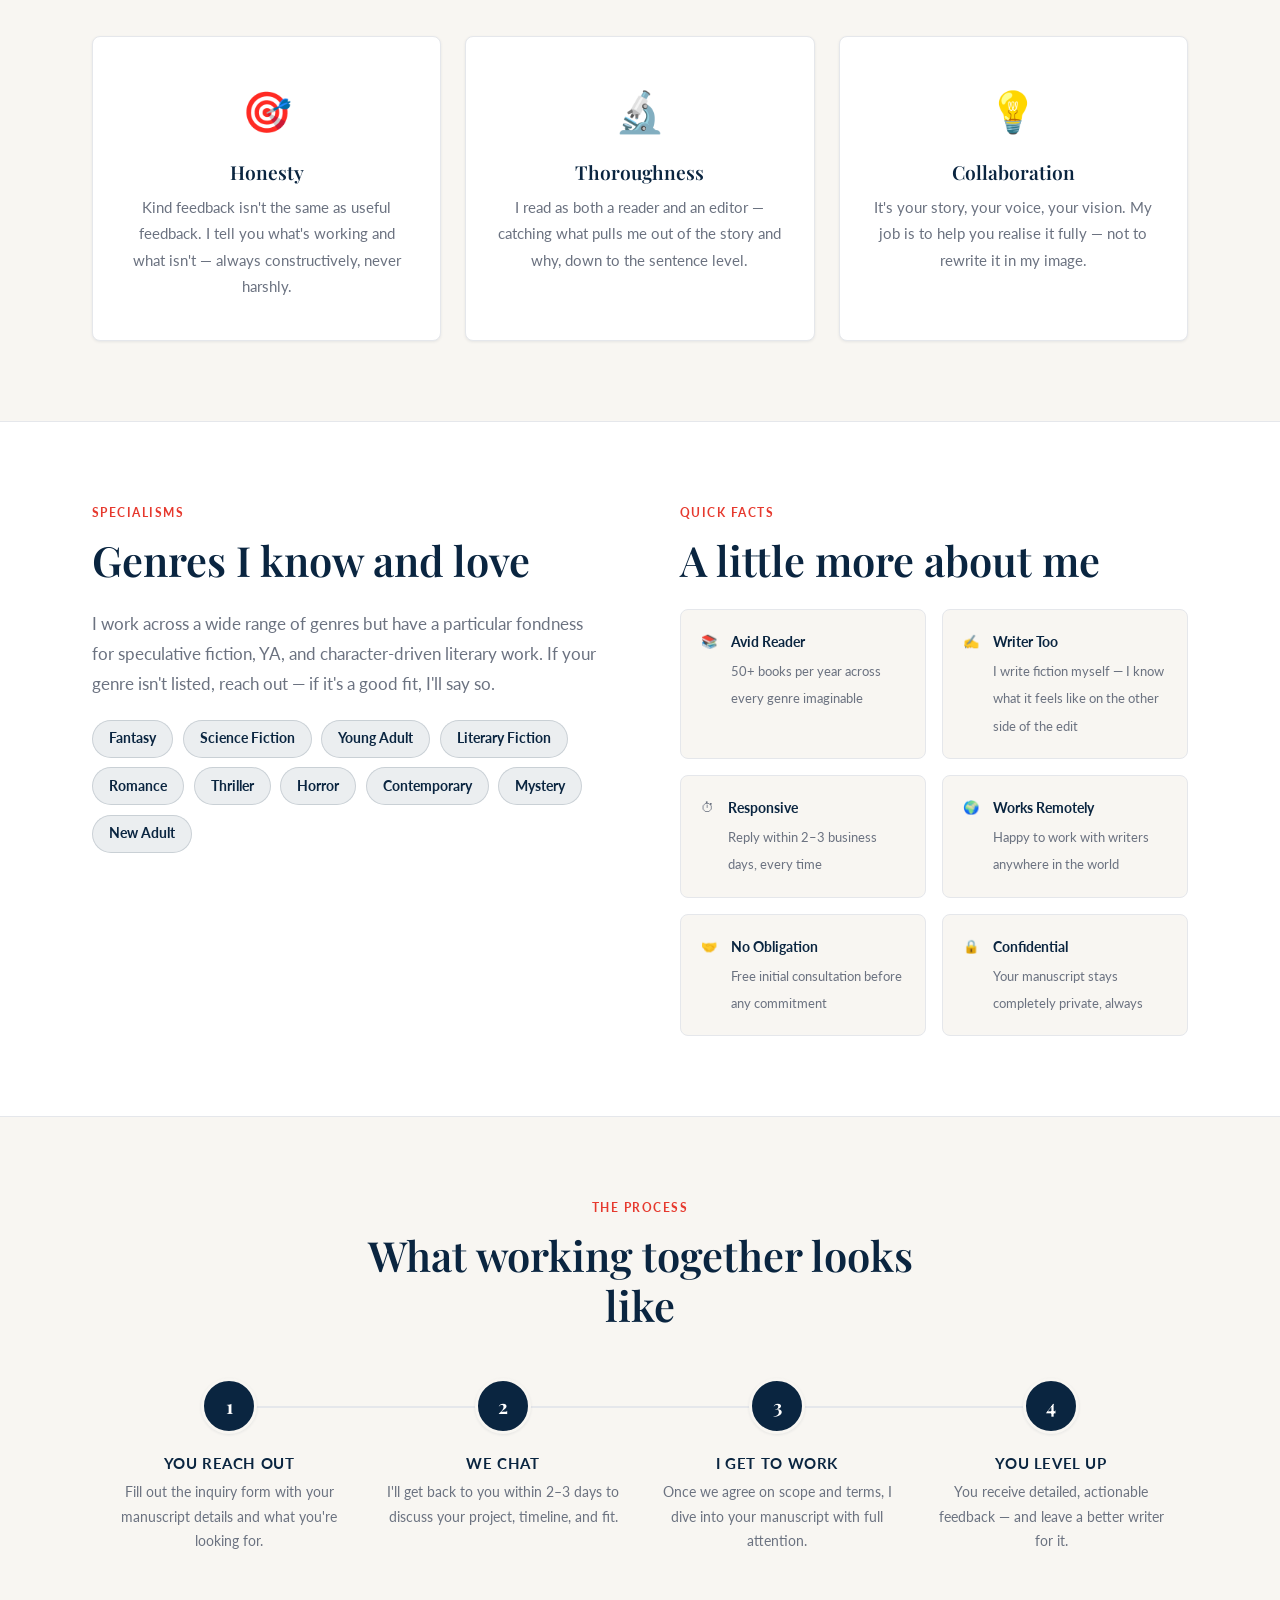
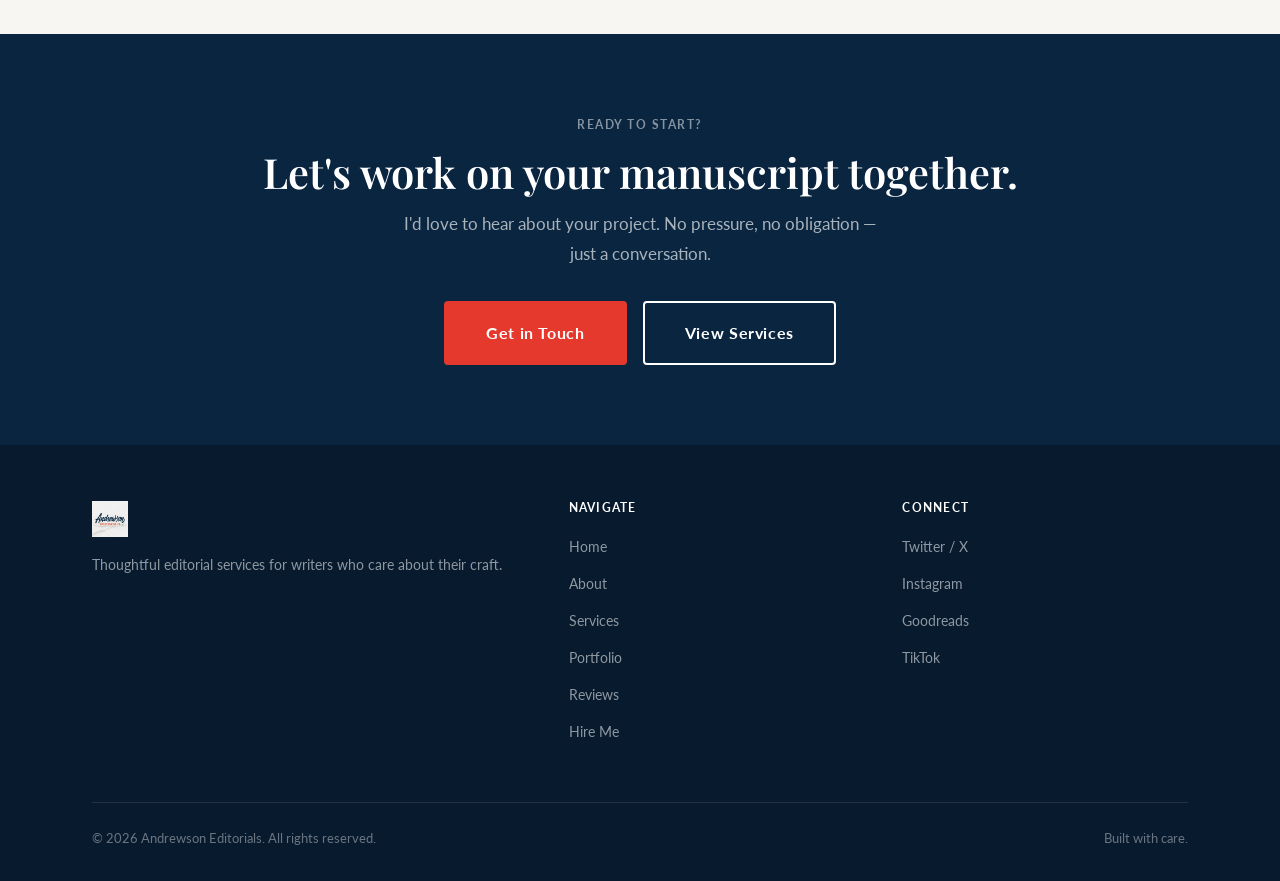
==== commit da56c75d: "html changes to about section, portfolio, and login" ====
--- a/about.html
+++ b/about.html
@@ -322,22 +322,13 @@
                 <div>
                     <!-- PLACEHOLDER: Replace with Andrew's real background -->
                     <p class="lead">
-                        I've been a reader my whole life — the kind of person who finishes a
-                        book and immediately wants to talk about it with anyone who'll listen.
-                        At some point I realised that what I loved most about reading was the
-                        craft behind it: how a well-placed paragraph can break your heart, how
-                        a single line of dialogue can reveal everything about a character.
+                        I’m Andrew, an editor with a long-standing passion for books, storytelling, and the craft of writing. Over the years, I’ve worked closely with writers at different stages of their journeys, helping them shape their ideas, strengthen their voices, and bring their work closer to publication.
                     </p>
                     <p class="mt-3" style="color:var(--muted-text);">
-                        That passion led me to editorial work. I refined my eye through years
-                        of voracious reading across genres and hands-on experience with writers
-                        at every stage of their journey — from debut novelists finding their voice
-                        to seasoned authors pushing their work to new heights.
+                        I’m particularly interested in thoughtful, well-crafted fantasy, romance, horror, fiction and it sub-genres, and I value collaboration, clarity, and honesty in my editorial process. Whether working on early drafts or near-final manuscripts, my aim is always to support writers in making their work the best it can be.
                     </p>
                     <p class="mt-3" style="color:var(--muted-text);">
-                        Today, Andrewson Editorials is my full-time focus. Every manuscript I
-                        take on gets my complete attention — no shortcuts, no generic feedback,
-                        no rushing. Just honest, thoughtful work in service of your story.
+                        When I’m not editing, you’ll usually find me reading widely, following new voices, and staying engaged with the conversations that shape contemporary writing. For more inquiries, Please fill out the form on the hire me page.
                     </p>
                 </div>
             </div>
